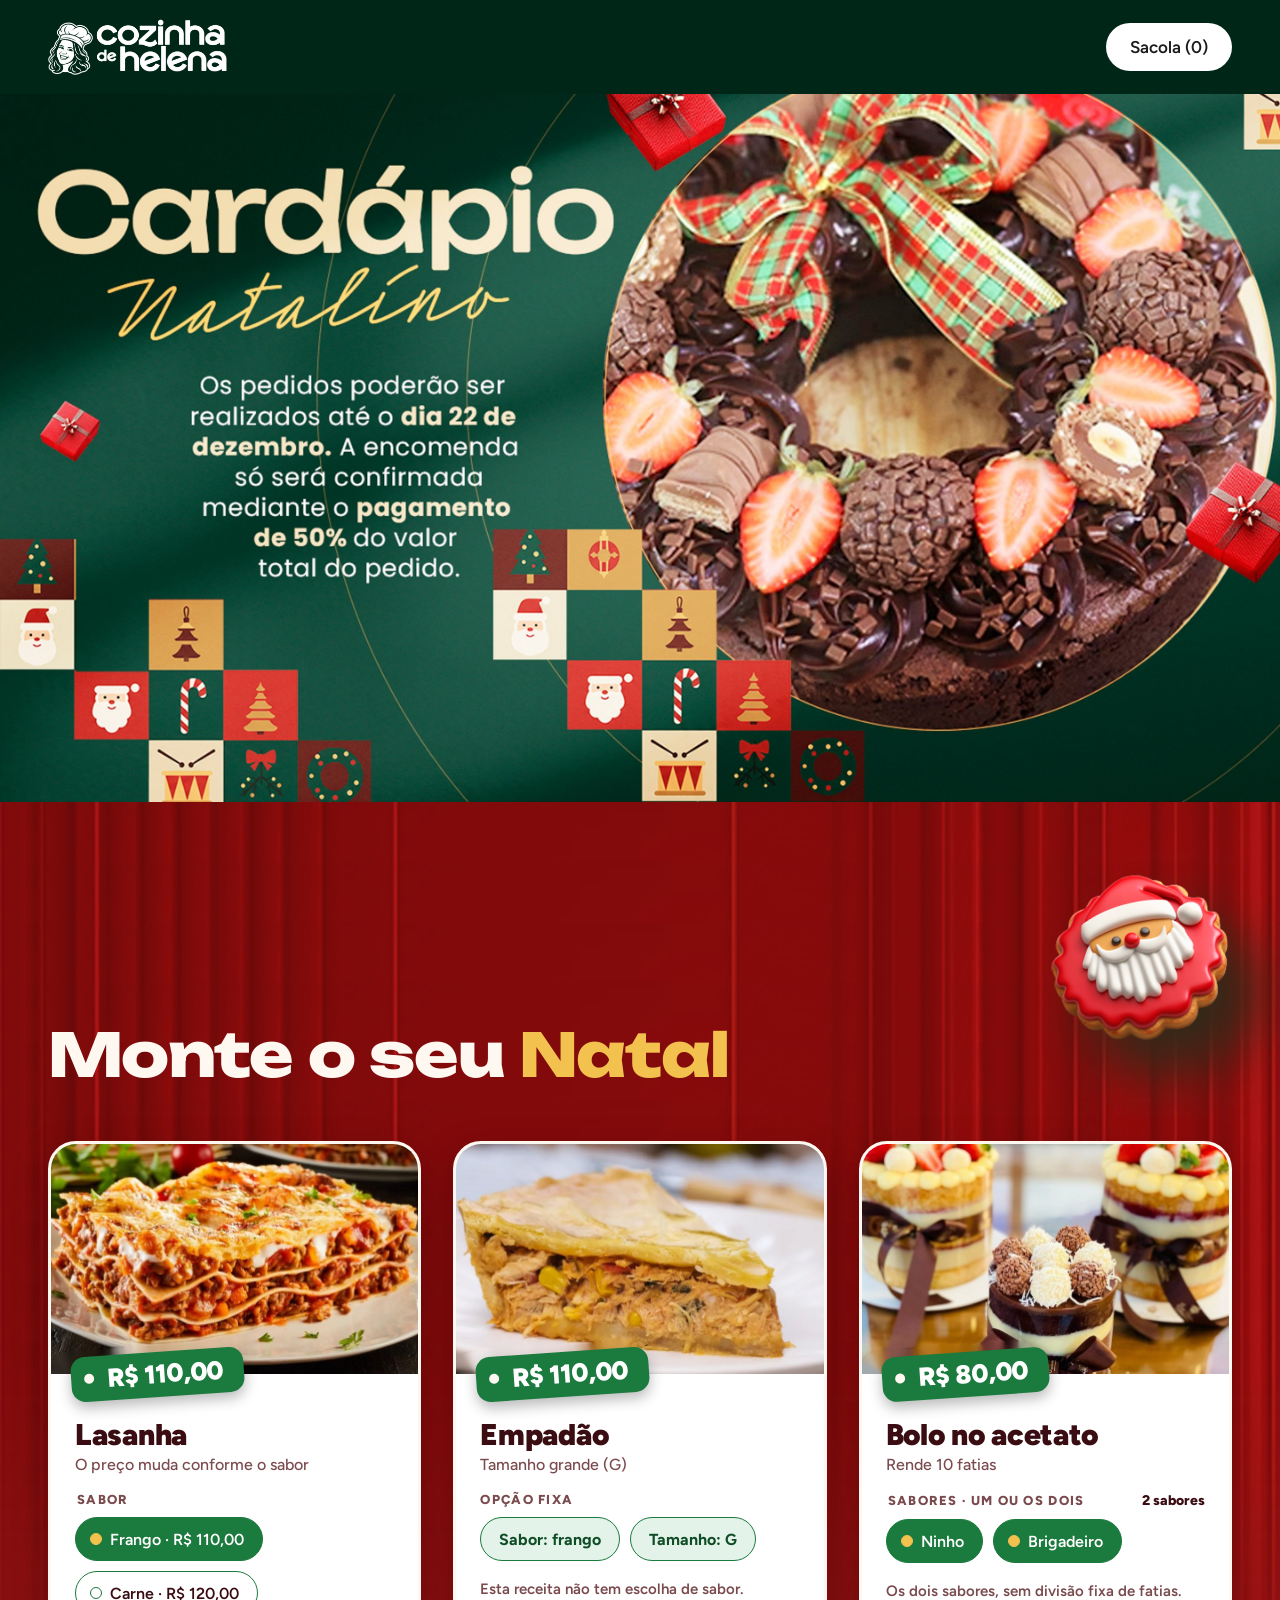
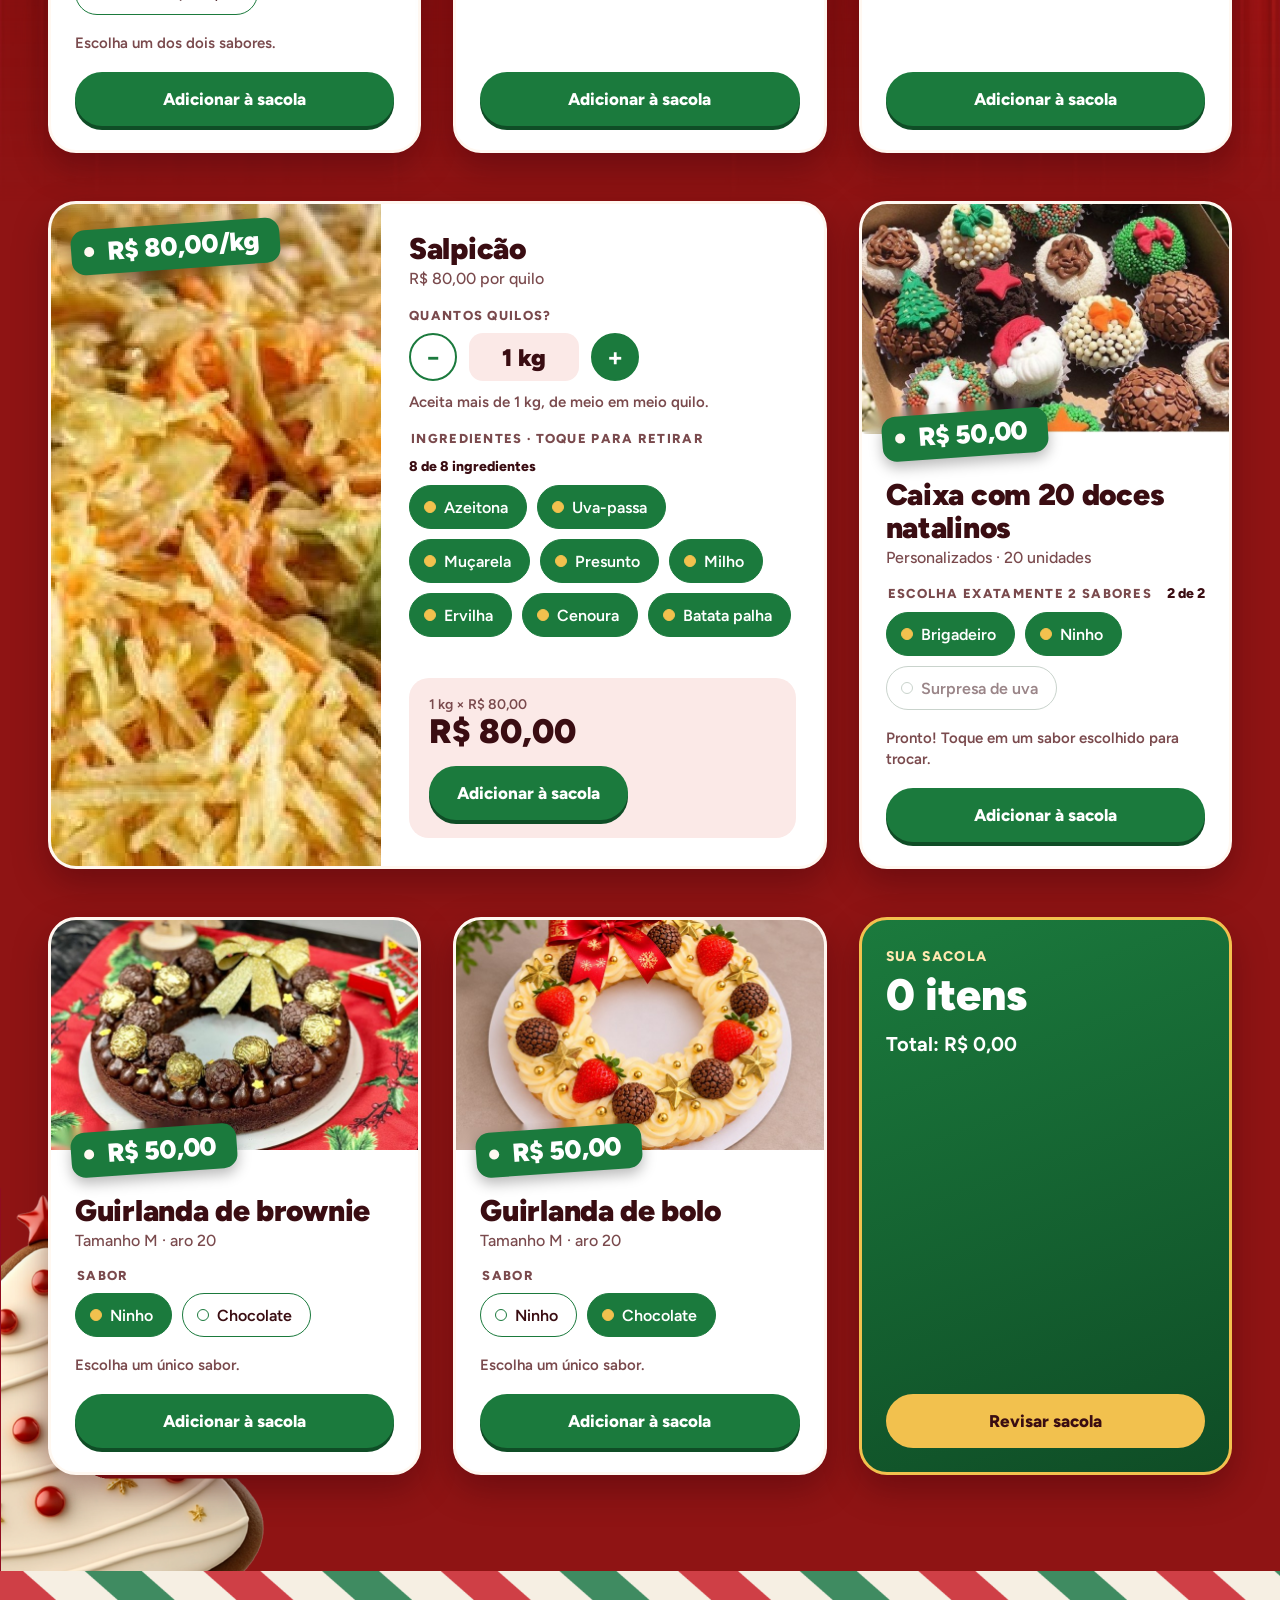
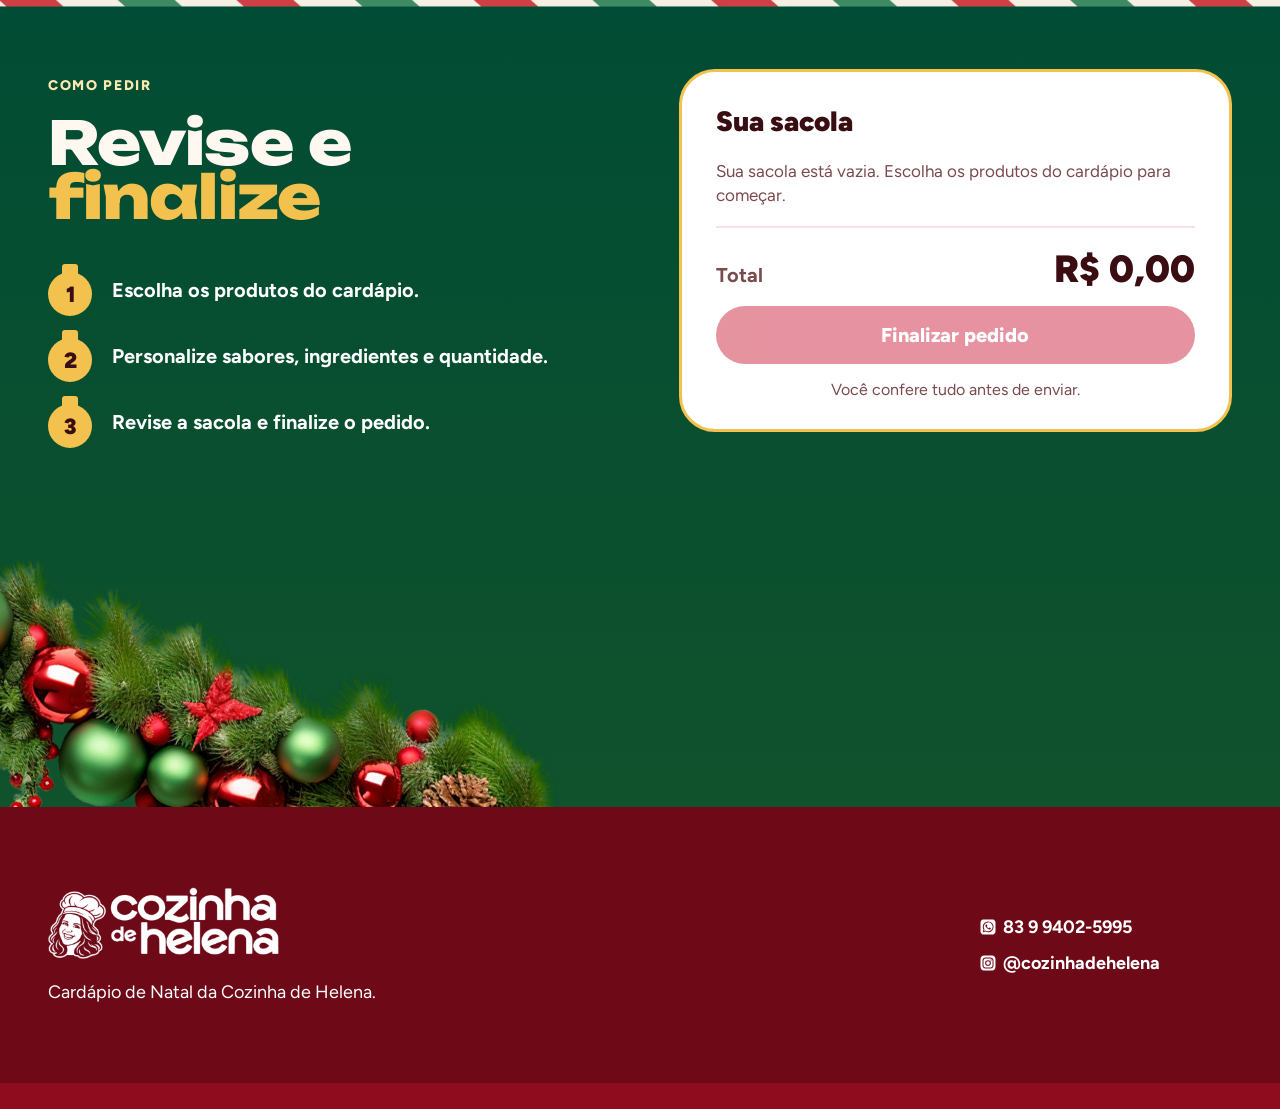
==== index.html @ 91572a71 "Adiciona o site do cardápio de Natal da Cozinha de Helena" ====
<!doctype html>
<html lang="pt-BR">
<head>
<meta charset="utf-8">
<meta name="viewport" content="width=device-width, initial-scale=1">
<title>Cardápio de Natal – Cozinha de Helena</title>
<meta name="description" content="Cardápio de Natal da Cozinha de Helena. Escolha os sabores, monte a sacola e envie o pedido pelo WhatsApp.">
<meta name="theme-color" content="#002617">
<meta property="og:title" content="Cardápio de Natal – Cozinha de Helena">
<meta property="og:description" content="Lasanha, empadão, salpicão, bolo, doces e guirlandas. Monte o seu pedido e envie pelo WhatsApp.">
<meta property="og:image" content="img/hero.jpg">
<link rel="icon" type="image/png" href="favicon.png">
<link rel="preload" href="fonts/unbounded-latin-800-normal.woff2" as="font" type="font/woff2" crossorigin>
<link rel="stylesheet" href="style.css">
</head>
<body>

<header class="topo">
  <a href="#topo" class="topo__logo" aria-label="Cozinha de Helena, voltar ao início">
    <img src="img/logo.png" alt="Cozinha de Helena" width="179" height="56">
  </a>
  <a href="#sacola" class="topo__sacola" id="btn-sacola-topo">Sacola (<span data-contagem>0</span>)</a>
</header>

<main id="topo">

  <section class="hero" aria-labelledby="titulo-hero">
    <h1 id="titulo-hero" class="sr-only">Cardápio Natalino – Cozinha de Helena</h1>
    <img src="img/hero.jpg" width="1440" height="797"
         alt="Cardápio Natalino">
    <p class="hero__nota">Os pedidos poderão ser realizados até o <b>dia 22 de dezembro</b>. A encomenda só será confirmada mediante o <b>pagamento de 50%</b> do valor total do pedido.</p>
  </section>

  <section class="menu" id="cardapio" aria-labelledby="titulo-menu">
    <div class="menu__cortina" aria-hidden="true"></div>
    <div class="menu__interno">
      <img class="menu__papainoel" src="img/papai-noel.png" alt="" width="318" height="376">
      <img class="menu__arvore" src="img/biscoito-arvore.png" alt="" width="300" height="383">
      <h2 id="titulo-menu">Monte o seu <span>Natal</span></h2>
      <div class="grade" id="grade-produtos"></div>
    </div>
    <div class="menu__listra" aria-hidden="true"></div>
  </section>

  <section class="pedir" id="sacola" aria-labelledby="titulo-pedir">
    <div class="pedir__interno">
      <div class="pedir__texto">
        <span class="kicker">Como pedir</span>
        <h2 id="titulo-pedir">Revise e <span>finalize</span></h2>
        <ol class="passos">
          <li><span class="bola" aria-hidden="true">1</span>Escolha os produtos do cardápio.</li>
          <li><span class="bola" aria-hidden="true">2</span>Personalize sabores, ingredientes e quantidade.</li>
          <li><span class="bola" aria-hidden="true">3</span>Revise a sacola e finalize o pedido.</li>
        </ol>
      </div>
      <div class="sacola" aria-labelledby="titulo-sacola">
        <h3 id="titulo-sacola">Sua sacola</h3>
        <ul class="sacola__lista" id="lista-sacola"></ul>
        <p class="sacola__vazia" id="sacola-vazia">Sua sacola está vazia. Escolha os produtos do cardápio para começar.</p>
        <div class="sacola__total">
          <span>Total</span>
          <strong id="total-sacola">R$ 0,00</strong>
        </div>
        <button type="button" class="btn-finalizar" id="btn-finalizar">Finalizar pedido</button>
        <p class="sacola__aviso">Você confere tudo antes de enviar.</p>
      </div>
    </div>
    <img class="pedir__guirlanda" src="img/guirlanda.webp" alt="" width="629" height="295">
  </section>

</main>

<footer class="rodape">
  <div class="rodape__interno">
    <div class="rodape__marca">
      <img src="img/logo.png" alt="Cozinha de Helena" width="230" height="72">
      <p>Cardápio de Natal da Cozinha de Helena.</p>
    </div>
    <div class="rodape__contatos">
      <a href="https://wa.me/5583994025995" target="_blank" rel="noopener"><img src="img/whatsapp.svg" alt="" width="18" height="18">83 9 9402-5995</a>
      <a href="https://www.instagram.com/cozinhadehelena/" target="_blank" rel="noopener"><img src="img/instagram.svg" alt="" width="18" height="18">@cozinhadehelena</a>
    </div>
  </div>
  <div class="rodape__faixa" aria-hidden="true"></div>
</footer>

<dialog id="dialogo-pedido" aria-labelledby="titulo-dialogo">
  <form method="dialog" id="form-pedido" novalidate>
    <h2 id="titulo-dialogo">Finalizar pedido</h2>
    <p class="dialogo__intro">Informe seus dados e confira o pedido. Ele será enviado para o WhatsApp da Cozinha de Helena.</p>

    <div class="campo">
      <label for="cliente-nome">Seu nome</label>
      <input id="cliente-nome" name="nome" type="text" autocomplete="name" placeholder="Nome e sobrenome" required>
      <span class="campo__erro" id="erro-nome" role="alert"></span>
    </div>
    <div class="campo">
      <label for="cliente-telefone">Seu telefone (com DDD)</label>
      <input id="cliente-telefone" name="telefone" type="tel" inputmode="tel" autocomplete="tel" placeholder="(83) 99999-9999" required>
      <span class="campo__erro" id="erro-telefone" role="alert"></span>
    </div>

    <div class="resumo">
      <h3>Resumo do pedido <span id="resumo-qtd"></span></h3>
      <ul id="resumo-lista"></ul>
      <div class="resumo__total"><span>Total</span><strong id="resumo-total"></strong></div>
    </div>

    <p class="dialogo__nota">Os pedidos podem ser feitos até o dia 22 de dezembro. A encomenda só é confirmada mediante o pagamento de 50% do valor total do pedido.</p>

    <div class="dialogo__acoes">
      <button type="button" class="btn-voltar" id="btn-voltar">Voltar</button>
      <button type="submit" class="btn-enviar" id="btn-enviar">Enviar pedido pelo WhatsApp</button>
    </div>
  </form>
</dialog>

<div class="aviso" id="aviso" role="status" aria-live="polite"></div>

<script src="app.js"></script>
</body>
</html>
---- style.css ----
@font-face{font-family:'Figtree';font-style:normal;font-weight:400;font-display:swap;src:url(fonts/figtree-latin-400-normal.woff2) format('woff2')}
@font-face{font-family:'Figtree';font-style:normal;font-weight:500;font-display:swap;src:url(fonts/figtree-latin-500-normal.woff2) format('woff2')}
@font-face{font-family:'Figtree';font-style:normal;font-weight:600;font-display:swap;src:url(fonts/figtree-latin-600-normal.woff2) format('woff2')}
@font-face{font-family:'Figtree';font-style:normal;font-weight:700;font-display:swap;src:url(fonts/figtree-latin-700-normal.woff2) format('woff2')}
@font-face{font-family:'Figtree';font-style:normal;font-weight:800;font-display:swap;src:url(fonts/figtree-latin-800-normal.woff2) format('woff2')}
@font-face{font-family:'Figtree';font-style:normal;font-weight:900;font-display:swap;src:url(fonts/figtree-latin-900-normal.woff2) format('woff2')}
@font-face{font-family:'Unbounded';font-style:normal;font-weight:800;font-display:swap;src:url(fonts/unbounded-latin-800-normal.woff2) format('woff2')}
:root{
  --vinho:#3A0D12;
  --vinho-claro:#7A4A4D;
  --verde:#1B7A3D;
  --verde-escuro:#0F4D26;
  --dourado:#F2C14E;
  --creme:#FFF8F1;
  --rosa:#FBE9E7;
  --vermelho:#C8102E;
  --fonte:'Figtree',system-ui,-apple-system,'Segoe UI',sans-serif;
  --fonte-titulo:'Unbounded','Figtree',system-ui,-apple-system,'Segoe UI',sans-serif;
}
*{box-sizing:border-box}
html{scroll-behavior:smooth;-webkit-text-size-adjust:100%}
body{margin:0;font-family:var(--fonte);background:#8F1414;color:var(--vinho);overflow-x:hidden}
img{max-width:100%}
button{font-family:inherit;cursor:pointer}
a:focus-visible,button:focus-visible,input:focus-visible{outline:3px solid var(--dourado);outline-offset:3px;box-shadow:0 0 0 2px var(--vinho)}
.sr-only{position:absolute;width:1px;height:1px;margin:-1px;padding:0;overflow:hidden;clip:rect(0 0 0 0);border:0;white-space:nowrap}

/* topo */
.topo{background:#002617;height:94px;display:flex;align-items:center;justify-content:space-between;padding:0 79px 0 95px;position:sticky;top:0;z-index:20}
.topo__logo{display:block;line-height:0}
.topo__logo img{height:56px;width:auto;display:block}
.topo__sacola{display:inline-flex;align-items:center;min-height:48px;padding:0 24px;border-radius:999px;background:#fff;color:#1a1a1a;font-weight:600;font-size:17px;text-decoration:none}
.topo__sacola.pulou{animation:pulo .5s}
@keyframes pulo{40%{transform:scale(1.1)}}

/* hero */
.hero{background:#00281c;line-height:0}
.hero img{width:100%;height:auto;display:block}
.hero__nota{display:none;margin:0;padding:18px 20px 26px;background:#00281c;color:#F6EBD6;font-size:16px;line-height:1.45;text-align:center;font-weight:500}
.hero__nota b{color:var(--dourado);font-weight:800}

/* cardápio */
.menu{position:relative;background:#8F1414;overflow:hidden}
.menu__cortina{position:absolute;inset:0 0 auto 0;height:1000px;background:url(img/cortina.jpg) repeat-y center top/100% 60px;
  -webkit-mask-image:linear-gradient(180deg,#000 0,#000 55%,transparent 100%);mask-image:linear-gradient(180deg,#000 0,#000 55%,transparent 100%)}
.menu__interno{position:relative;max-width:1440px;margin:0 auto;padding:223px 80px 96px}
.menu__papainoel{position:absolute;right:-2px;top:-10px;width:318px;height:auto;pointer-events:none}
.menu__arvore{position:absolute;left:0;bottom:0;width:300px;height:auto;pointer-events:none}
.menu h2,.pedir h2{margin:0;font-family:var(--fonte-titulo);font-weight:800;letter-spacing:-.015em;line-height:1}
.menu h2{font-size:72px;color:var(--creme);margin-bottom:56px;position:relative}
.menu h2 span,.pedir h2 span{color:var(--dourado)}
.menu__listra{height:36px;background:url(img/listra.png) repeat-x left top/auto 36px;position:relative}

.grade{position:relative;display:grid;grid-template-columns:repeat(3,minmax(0,1fr));gap:48px 32px;align-items:stretch}
.card{background:#fff;border:3px solid var(--creme);border-radius:28px;box-shadow:0 14px 34px rgba(60,0,10,.4);display:flex;flex-direction:column;min-width:0;position:relative}
.card--larga{grid-column:span 2}
.card__foto{position:relative;flex:none}
.card__foto img{display:block;width:100%;height:230px;object-fit:cover;border-radius:25px 25px 0 0}
.tag{position:absolute;left:20px;bottom:-22px;transform:rotate(-4deg);background:var(--verde);border-radius:14px;padding:8px 20px 8px 36px;box-shadow:0 6px 14px rgba(0,0,0,.28);font-weight:900;font-size:26px;line-height:1.1;color:#fff;white-space:nowrap}
.tag::before{content:"";position:absolute;left:13px;top:50%;width:10px;height:10px;margin-top:-5px;border-radius:50%;background:var(--creme)}
.card__corpo{padding:44px 24px 24px;display:flex;flex-direction:column;gap:18px;flex:1}
.card__titulo{margin:0;font-weight:900;font-size:30px;line-height:1.1;letter-spacing:-.01em}
.card__sub{margin:4px 0 0;font-size:16px;font-weight:500;color:var(--vinho-claro)}
.grupo{display:flex;flex-direction:column;gap:10px;border:0;margin:0;padding:0;min-width:0}
.grupo__cab{display:flex;justify-content:space-between;align-items:baseline;gap:12px;flex-wrap:wrap}
.grupo__rotulo{font-weight:800;font-size:13px;letter-spacing:.1em;text-transform:uppercase;color:var(--vinho-claro)}
.grupo__contagem{font-weight:800;font-size:14px;color:var(--vinho)}
.chips{display:flex;flex-wrap:wrap;gap:10px}
.chip{display:inline-flex;align-items:center;gap:8px;min-height:44px;padding:0 18px 0 14px;border-radius:999px;font-size:16px;font-weight:600;line-height:1.2;background:#fff;color:var(--vinho);border:1.5px solid var(--verde);text-align:left}
.chip i{width:12px;height:12px;border-radius:50%;flex:none;border:1.5px solid var(--verde);background:transparent}
.chip[aria-pressed="true"]{background:var(--verde);color:#fff}
.chip[aria-pressed="true"] i{background:var(--dourado);border-color:var(--dourado)}
.chip[disabled]{cursor:not-allowed;color:#9a8588;border-color:#c9d3cc}
.chip[disabled] i{border-color:#c9d3cc}
.chip--tirado{background:var(--rosa);color:var(--vinho-claro);border:1.5px dashed var(--vinho-claro);text-decoration:line-through}
.chip--tirado i{border-color:var(--vinho-claro)}
.chip--fixo{background:#E4F3E9;color:var(--verde-escuro);border:1.5px solid var(--verde);font-weight:700;padding:0 18px;cursor:default}
.dica{margin:0;font-size:15px;line-height:1.4;font-weight:600;color:var(--vinho-claro)}
.card__acao{margin-top:auto}
.btn-add{width:100%;min-height:54px;border:0;border-radius:999px;background:var(--verde);color:#fff;font-size:17px;font-weight:800;box-shadow:0 4px 0 var(--verde-escuro);transition:transform .08s,box-shadow .08s}
.btn-add:active{transform:translateY(3px);box-shadow:0 1px 0 var(--verde-escuro)}
.btn-add[disabled]{opacity:.45;cursor:not-allowed;box-shadow:none}

/* salpicão */
.card--salpicao{flex-direction:row;flex-wrap:wrap}
.card--salpicao .card__foto{flex:0 1 330px;min-width:260px;min-height:300px;display:flex}
.card--salpicao .card__foto img{height:100%;min-height:300px;border-radius:25px 0 0 25px}
.card--salpicao .tag{bottom:auto;top:20px}
.card--salpicao .card__corpo{flex:1 1 380px;min-width:0;padding:28px;gap:20px}
.qtd{display:flex;align-items:center;gap:12px;flex-wrap:wrap}
.qtd__btn{width:48px;height:48px;border-radius:50%;border:2px solid var(--verde);background:#fff;color:var(--verde);font-size:26px;font-weight:700;line-height:1;padding:0}
.qtd__btn--mais{background:var(--verde);color:#fff}
.qtd__btn[disabled]{opacity:.4;cursor:not-allowed}
.qtd__valor{min-width:110px;height:48px;border-radius:14px;background:var(--rosa);display:flex;align-items:center;justify-content:center;font-size:24px;font-weight:900}
.qtd__nota{font-size:15px;font-weight:600;color:var(--vinho-claro);flex:1 1 160px}
.calculo{margin-top:auto;background:var(--rosa);border-radius:20px;padding:18px 20px;display:flex;align-items:center;justify-content:space-between;gap:16px;flex-wrap:wrap}
.calculo small{display:block;font-size:14px;font-weight:600;color:var(--vinho-claro)}
.calculo strong{display:block;font-size:34px;line-height:1.1;font-weight:900}
.calculo .btn-add{width:auto;padding:0 28px}

/* card da sacola */
.card--resumo{background:linear-gradient(160deg,#1B7A3D 0%,#0F4D26 100%);border-color:var(--dourado);color:#fff;padding:28px 24px 24px;gap:6px}
.card--resumo .grupo__rotulo{color:#FFE8B0;font-size:14px;letter-spacing:.1em}
.card--resumo .resumo__n{font-size:44px;font-weight:900;line-height:1.1;margin:0}
.card--resumo .resumo__t{font-size:20px;font-weight:700;margin:6px 0 0}
.btn-revisar{display:flex;align-items:center;justify-content:center;margin-top:auto;min-height:54px;border-radius:999px;background:var(--dourado);color:var(--vinho);font-size:17px;font-weight:800;text-decoration:none}

/* como pedir */
.pedir{position:relative;background:linear-gradient(180deg,#014C34 0%,#10522C 100%);overflow:hidden}
.pedir__interno{position:relative;z-index:1;max-width:1440px;margin:0 auto;padding:62px 80px 0;display:flex;justify-content:space-between;align-items:flex-start;gap:48px;min-height:800px}
.pedir__texto{padding-top:8px;max-width:620px}
.kicker{display:block;font-weight:800;font-size:14px;letter-spacing:.12em;text-transform:uppercase;color:#FFE8B0;margin-bottom:22px}
.pedir h2{font-size:72px;line-height:.9;color:var(--creme);margin-bottom:40px}
.passos{list-style:none;margin:0;padding:0;display:flex;flex-direction:column;gap:14px}
.passos li{display:flex;align-items:center;gap:20px;color:#fff;font-weight:700;font-size:20px}
.bola{position:relative;width:44px;height:44px;border-radius:50%;background:var(--dourado);color:var(--vinho);font-weight:900;font-size:22px;display:flex;align-items:center;justify-content:center;flex:none;margin-top:8px}
.bola::before{content:"";position:absolute;top:-8px;left:50%;width:16px;height:10px;margin-left:-8px;background:var(--dourado);border-radius:3px 3px 0 0;box-shadow:0 0 0 0 #0000}
.pedir__guirlanda{position:absolute;left:0;bottom:0;width:629px;height:auto;pointer-events:none;z-index:0}
.sacola{flex:0 1 560px;width:560px;background:#fff;border:3px solid var(--dourado);border-radius:36px;padding:32px 34px 30px;margin-top:0}
.sacola h3{margin:0 0 22px;font-size:28px;font-weight:900}
.sacola__lista{list-style:none;margin:0;padding:0}
.sacola__lista li{display:grid;grid-template-columns:1fr auto;gap:2px 16px;padding:0 0 18px;margin-bottom:18px;border-bottom:2px solid #FBE0E3}
.sacola__nome{font-weight:800;font-size:19px;line-height:1.2}
.sacola__desc{grid-column:1;font-size:16px;color:var(--vinho-claro);margin-top:2px}
.sacola__preco{grid-row:1;grid-column:2;font-weight:800;font-size:20px;white-space:nowrap}
.sacola__rem{grid-column:1;justify-self:start;margin-top:10px;background:none;border:0;padding:0;color:var(--vermelho);font-weight:700;font-size:17px;text-decoration:underline;text-underline-offset:3px}
.sacola__ctrl{grid-column:2;grid-row:2/4;align-self:end;justify-self:end;display:flex;align-items:center;gap:8px}
.mini{width:34px;height:34px;border-radius:50%;border:2px solid var(--verde);background:#fff;color:var(--verde);font-size:20px;font-weight:700;line-height:1;padding:0}
.sacola__qtd{min-width:22px;text-align:center;font-weight:800}
.sacola__vazia{margin:0 0 22px;color:var(--vinho-claro);font-size:17px;line-height:1.4;padding-bottom:18px;border-bottom:2px solid #FBE0E3}
.sacola__vazia[hidden]{display:none}
.sacola__total{display:flex;justify-content:space-between;align-items:baseline;margin:4px 0 18px}
.sacola__total span{font-weight:700;font-size:20px;color:var(--vinho-claro)}
.sacola__total strong{font-size:38px;font-weight:900;line-height:1}
.btn-finalizar{width:100%;min-height:58px;border:0;border-radius:999px;background:var(--vermelho);color:#fff;font-size:20px;font-weight:800}
.btn-finalizar[disabled]{opacity:.45;cursor:not-allowed}
.sacola__aviso{margin:16px 0 0;text-align:center;font-size:16px;color:var(--vinho-claro)}

/* rodapé */
.rodape{background:#6E0A18;color:#fff}
.rodape__interno{max-width:1440px;margin:0 auto;padding:80px;display:flex;justify-content:space-between;align-items:center;gap:32px;flex-wrap:wrap;min-height:269px}
.rodape__marca img{display:block;height:72px;width:auto}
.rodape__marca p{margin:22px 0 0;font-size:18px}
.rodape__contatos{display:flex;flex-direction:column;gap:14px;margin-right:72px}
.rodape__contatos a{display:flex;align-items:center;gap:6px;color:#fff;text-decoration:none;font-weight:700;font-size:18px}
.rodape__faixa{height:26px;background:#8F0C1F}

/* diálogo */
dialog{border:3px solid var(--dourado);border-radius:28px;padding:0;max-width:560px;width:calc(100% - 32px);color:var(--vinho);box-shadow:0 30px 70px rgba(0,0,0,.5)}
dialog::backdrop{background:rgba(40,0,6,.7)}
dialog form{padding:30px 30px 26px;display:flex;flex-direction:column;gap:16px;max-height:calc(100vh - 40px);overflow:auto}
dialog h2{margin:0;font-size:30px;font-weight:900}
.dialogo__intro{margin:0;color:var(--vinho-claro);font-size:16px;line-height:1.4}
.campo{display:flex;flex-direction:column;gap:6px}
.campo label{font-weight:800;font-size:13px;letter-spacing:.08em;text-transform:uppercase;color:var(--vinho-claro)}
.campo input{min-height:52px;border-radius:14px;border:2px solid #E3B5B0;padding:0 16px;font:600 18px var(--fonte);color:var(--vinho);background:#fff}
.campo input[aria-invalid="true"]{border-color:var(--vermelho)}
.campo__erro{min-height:0;font-size:14px;font-weight:700;color:var(--vermelho)}
.resumo{background:var(--rosa);border-radius:18px;padding:16px 18px}
.resumo h3{margin:0 0 10px;font-size:17px;font-weight:900}
.resumo h3 span{font-weight:600;color:var(--vinho-claro)}
.resumo ul{list-style:none;margin:0;padding:0;display:flex;flex-direction:column;gap:8px;font-size:15px}
.resumo li{display:flex;justify-content:space-between;gap:12px}
.resumo li small{display:block;color:var(--vinho-claro);font-size:14px}
.resumo li b{white-space:nowrap}
.resumo__total{display:flex;justify-content:space-between;align-items:baseline;border-top:2px solid #F3CFCB;margin-top:12px;padding-top:10px}
.resumo__total strong{font-size:26px;font-weight:900}
.dialogo__nota{margin:0;font-size:14px;line-height:1.4;color:var(--vinho-claro)}
.dialogo__acoes{display:flex;gap:12px;flex-wrap:wrap}
.btn-voltar{min-height:54px;padding:0 24px;border-radius:999px;border:2px solid var(--verde);background:#fff;color:var(--verde);font-weight:800;font-size:17px}
.btn-enviar{flex:1 1 260px;min-height:54px;border:0;border-radius:999px;background:var(--verde);color:#fff;font-weight:800;font-size:17px;box-shadow:0 4px 0 var(--verde-escuro)}

.aviso{position:fixed;left:50%;bottom:24px;transform:translate(-50%,40px);background:var(--vinho);color:#fff;border:2px solid var(--dourado);padding:12px 22px;border-radius:999px;font-weight:700;font-size:16px;opacity:0;pointer-events:none;transition:.25s;z-index:40;max-width:calc(100% - 32px);text-align:center}
.aviso.mostra{opacity:1;transform:translate(-50%,0)}

/* telas menores */
@media (max-width:1280px){
  .menu__interno,.pedir__interno,.rodape__interno{padding-left:48px;padding-right:48px}
  .menu h2{font-size:60px}
  .pedir h2{font-size:60px}
  .topo{padding:0 48px}
}
@media (max-width:1000px){
  .grade{grid-template-columns:repeat(2,minmax(0,1fr))}
  .menu__arvore{display:none}
  .pedir__interno{flex-direction:column;min-height:0;padding-bottom:300px}
  .sacola{width:100%;flex-basis:auto}
  .pedir__guirlanda{width:460px}
  .menu__interno{padding-top:150px}
  .menu__papainoel{width:220px}
}
@media (max-width:640px){
  .hero{line-height:normal}
  .hero__nota{display:block}
  .topo{height:72px;padding:0 20px}
  .topo__logo img{height:42px}
  .topo__sacola{min-height:42px;padding:0 18px;font-size:15px}
  .menu__interno,.pedir__interno,.rodape__interno{padding-left:20px;padding-right:20px}
  .menu__interno{padding-top:120px;padding-bottom:64px}
  .menu h2{font-size:34px;margin-bottom:44px}
  .menu__papainoel{width:150px;top:0}
  .grade{grid-template-columns:minmax(0,1fr);gap:44px 0}
  .card--larga{grid-column:auto}
  .card--salpicao .card__foto{flex-basis:100%;min-height:220px}
  .card--salpicao .card__foto img{border-radius:25px 25px 0 0;min-height:220px;height:220px}
  .card--salpicao .tag{top:auto;bottom:-22px}
  .card--salpicao .card__corpo{padding:44px 20px 20px}
  .pedir h2{font-size:38px}
  .passos li{font-size:18px}
  .pedir__interno{padding-top:44px;padding-bottom:230px}
  .pedir__guirlanda{width:340px}
  .sacola{padding:24px 20px}
  .rodape__interno{padding-top:48px;padding-bottom:48px}
  .rodape__contatos{margin-right:0}
  .calculo strong{font-size:28px}
}
@media (prefers-reduced-motion:reduce){html{scroll-behavior:auto}*{animation:none!important;transition:none!important}}
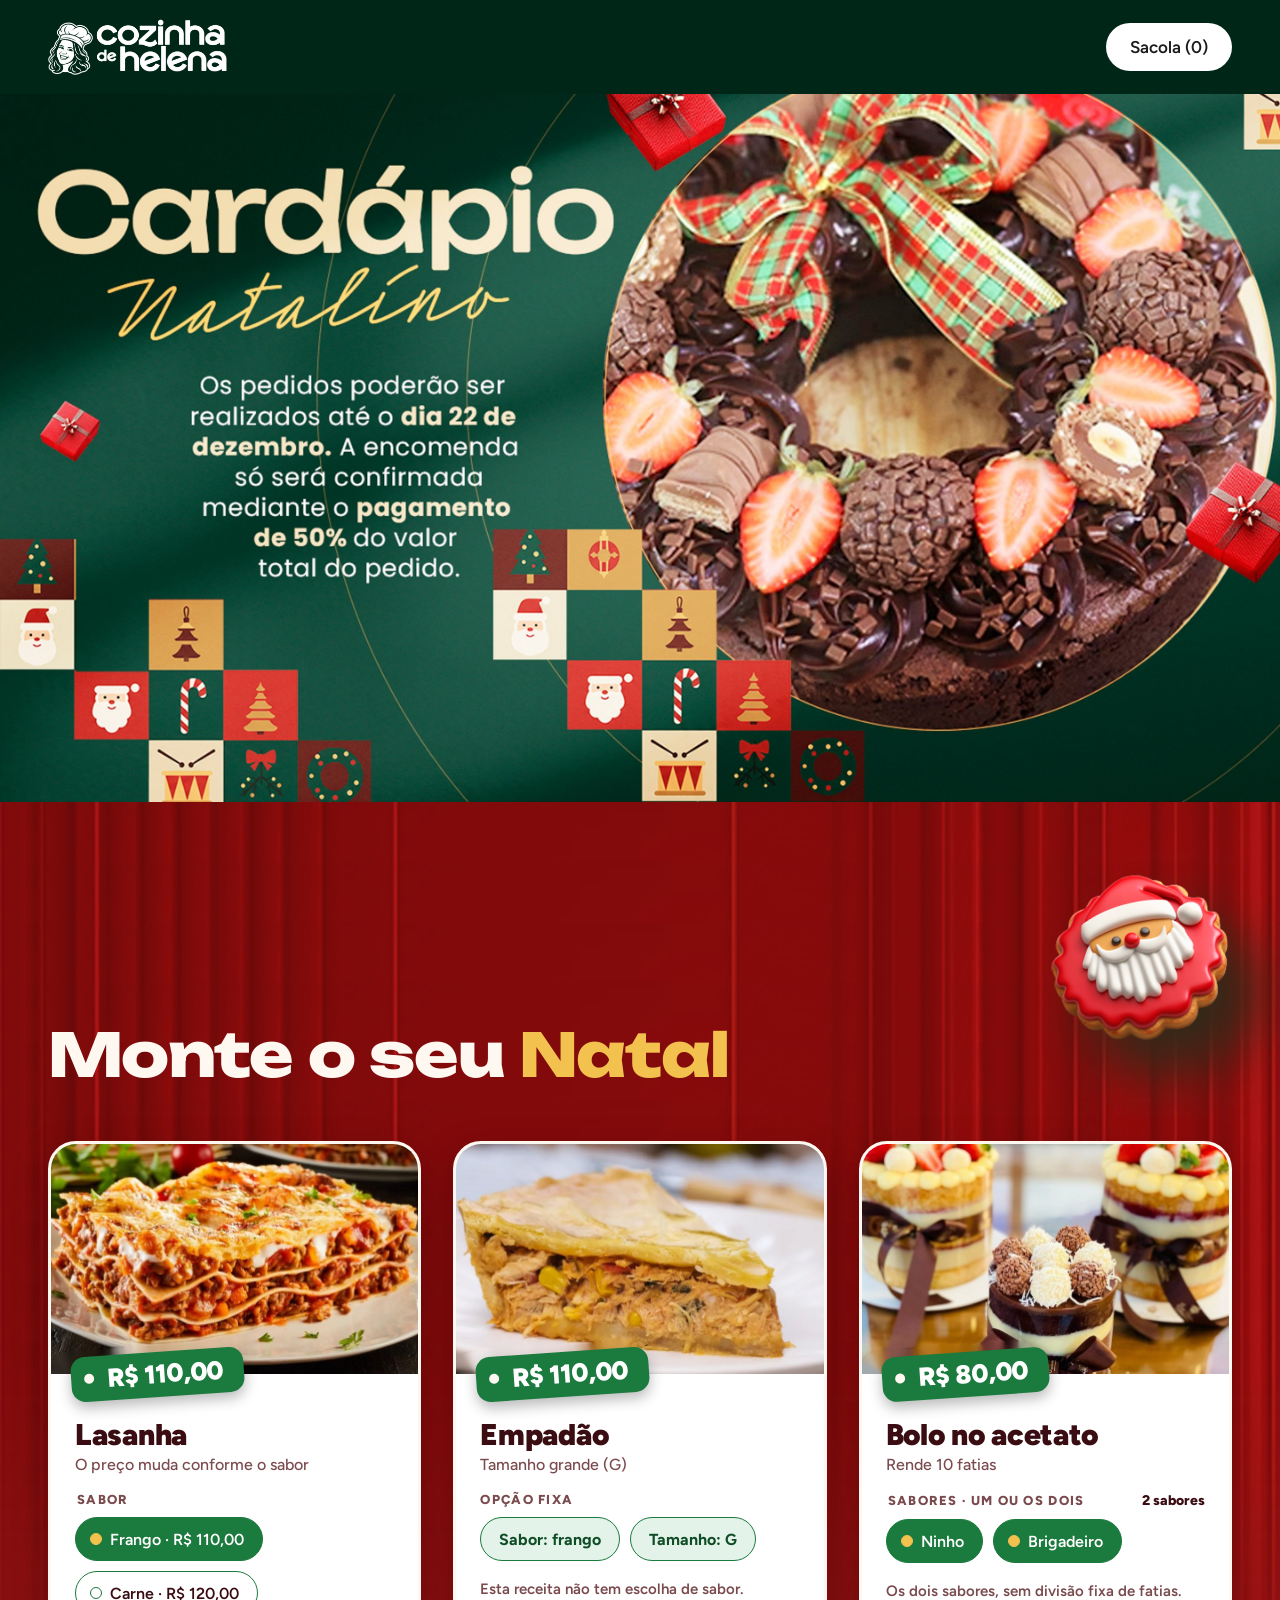
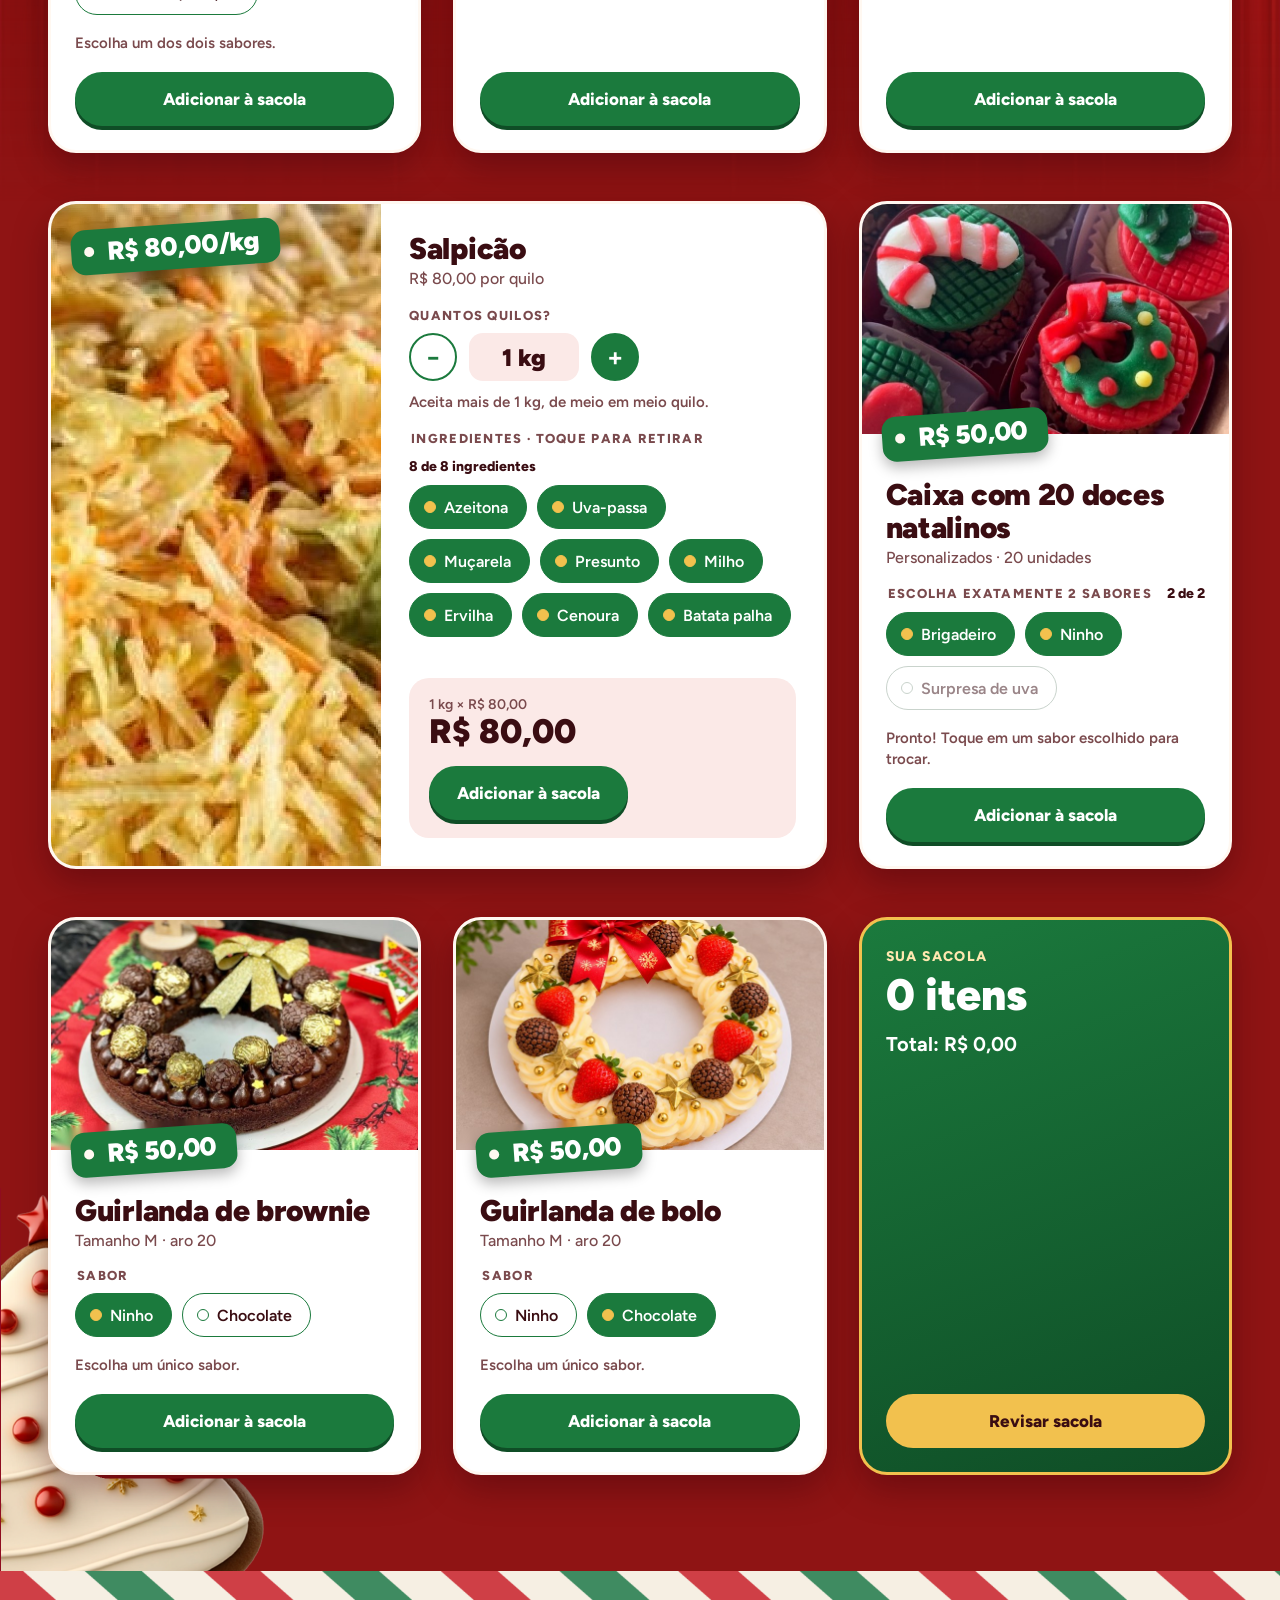
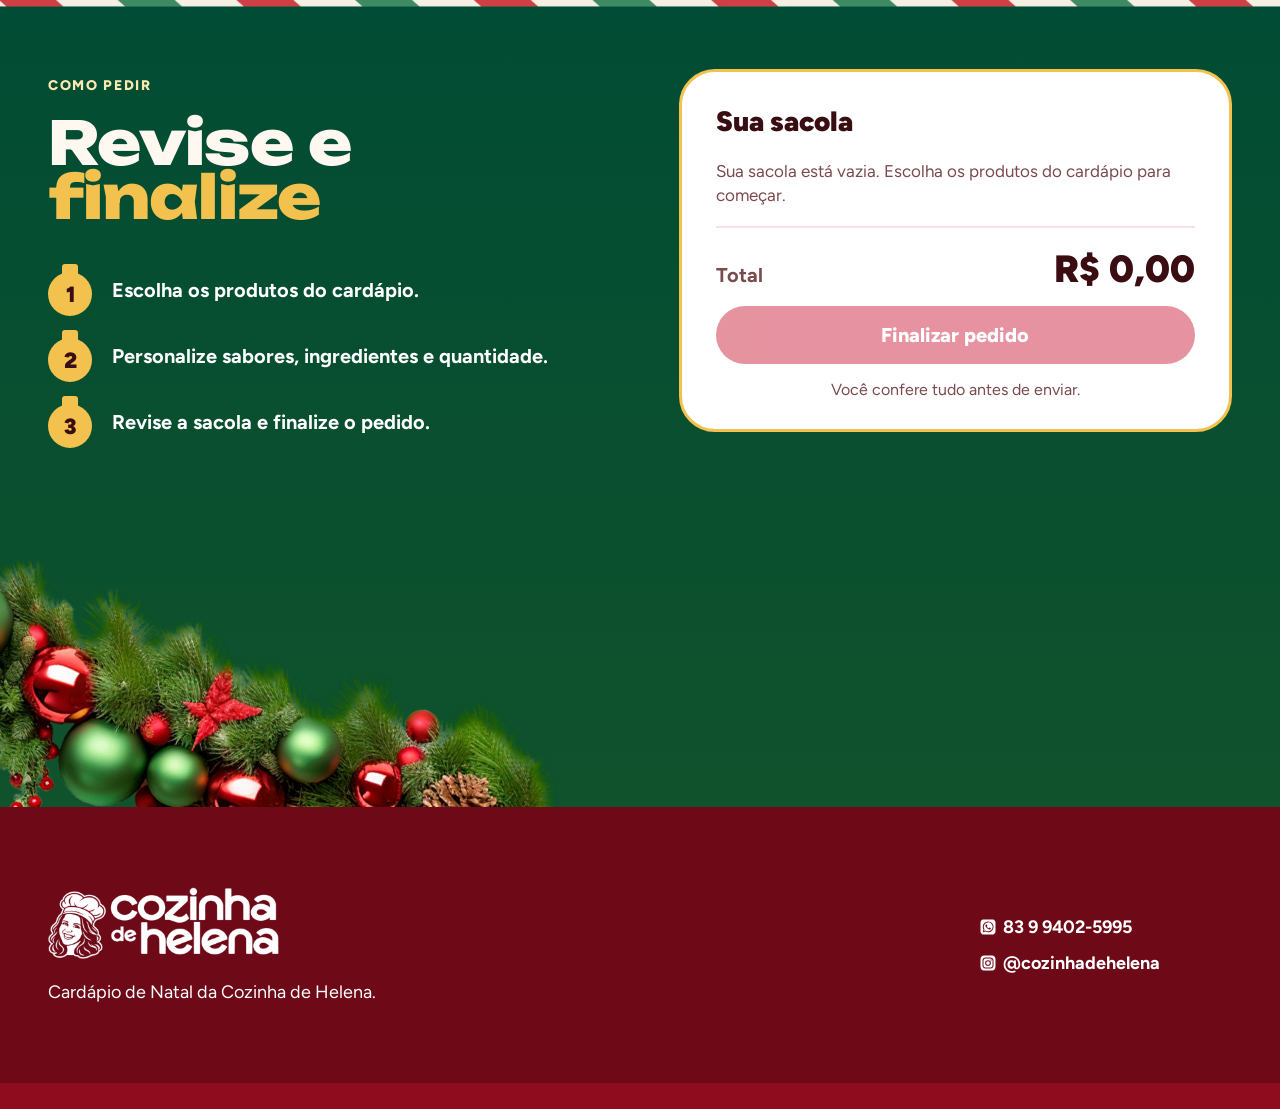
==== commit ec6b83c4: "Força a atualização da foto no celular" ====
--- a/index.html
+++ b/index.html
@@ -11,7 +11,7 @@
 <meta property="og:image" content="img/hero.jpg">
 <link rel="icon" type="image/png" href="favicon.png">
 <link rel="preload" href="fonts/unbounded-latin-800-normal.woff2" as="font" type="font/woff2" crossorigin>
-<link rel="stylesheet" href="style.css">
+<link rel="stylesheet" href="style.css?v=2">
 </head>
 <body>
 
@@ -117,6 +117,6 @@
 
 <div class="aviso" id="aviso" role="status" aria-live="polite"></div>
 
-<script src="app.js"></script>
+<script src="app.js?v=2"></script>
 </body>
 </html>
